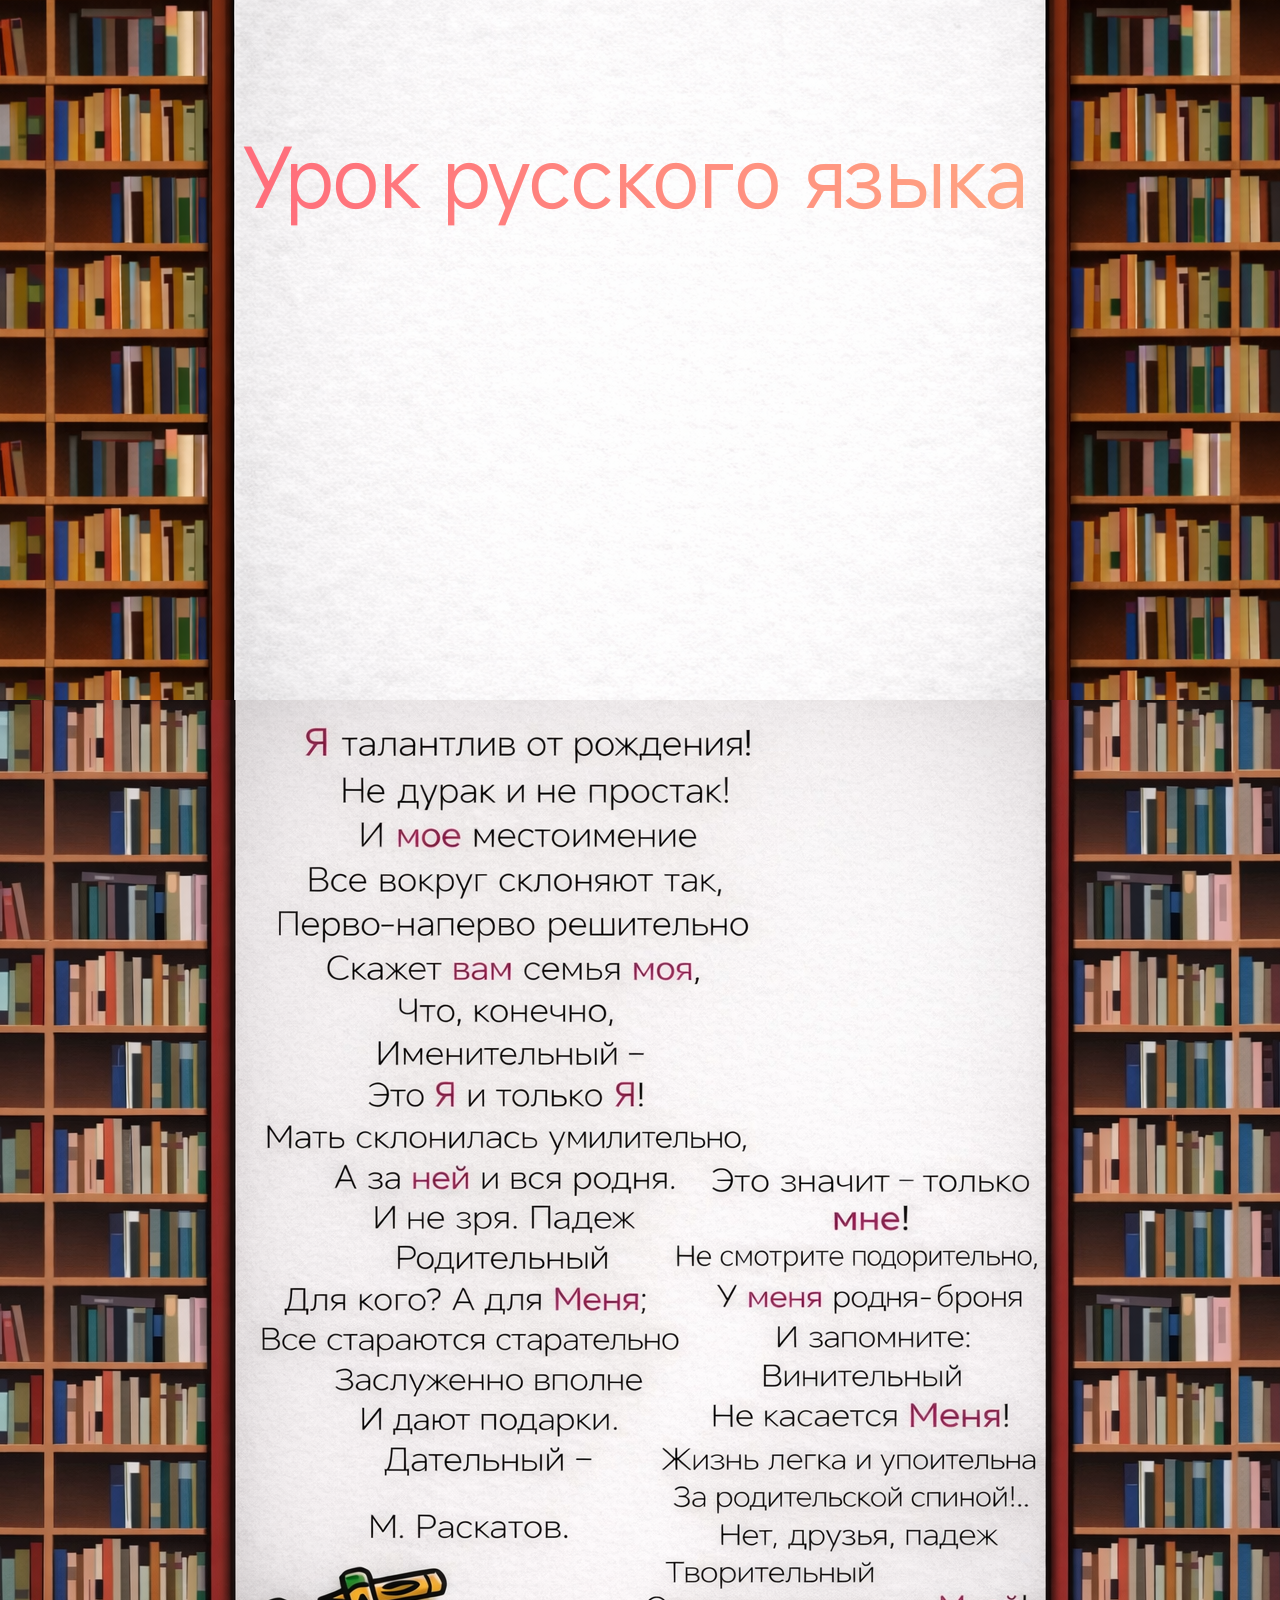
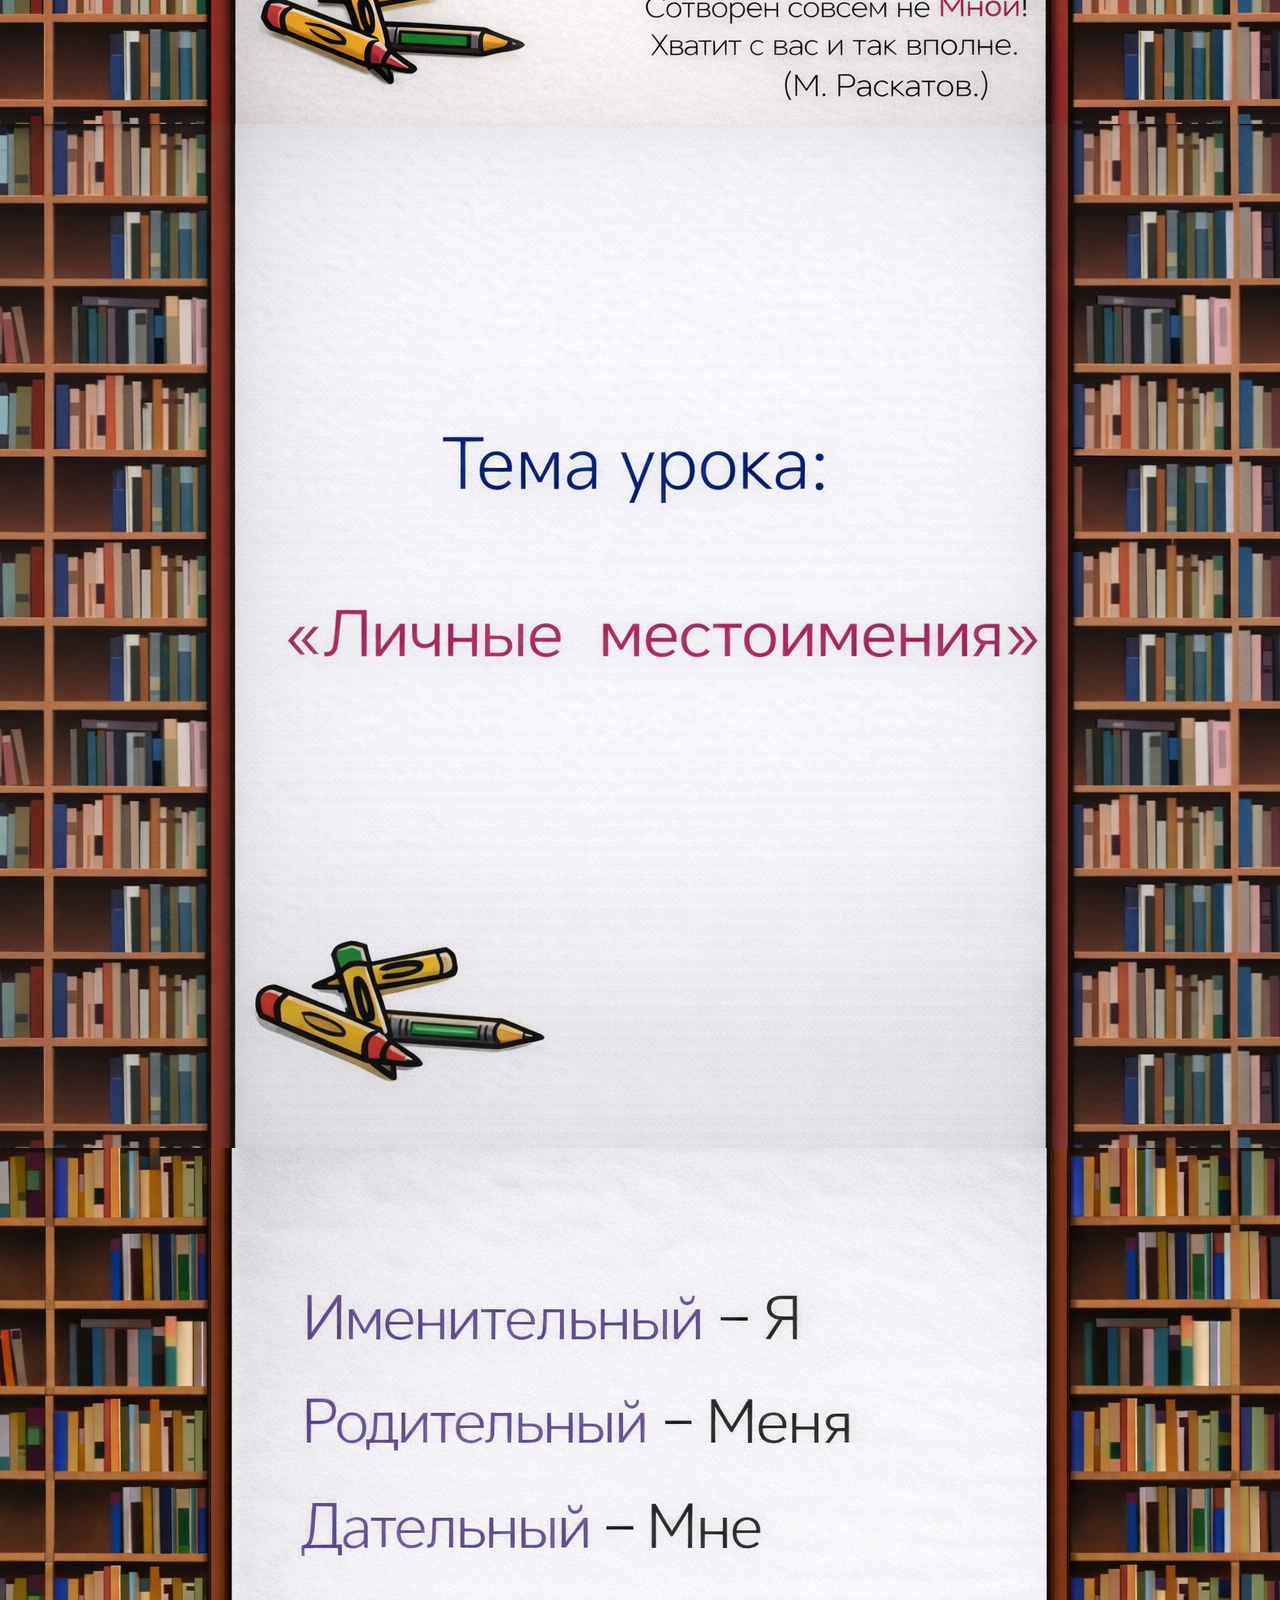
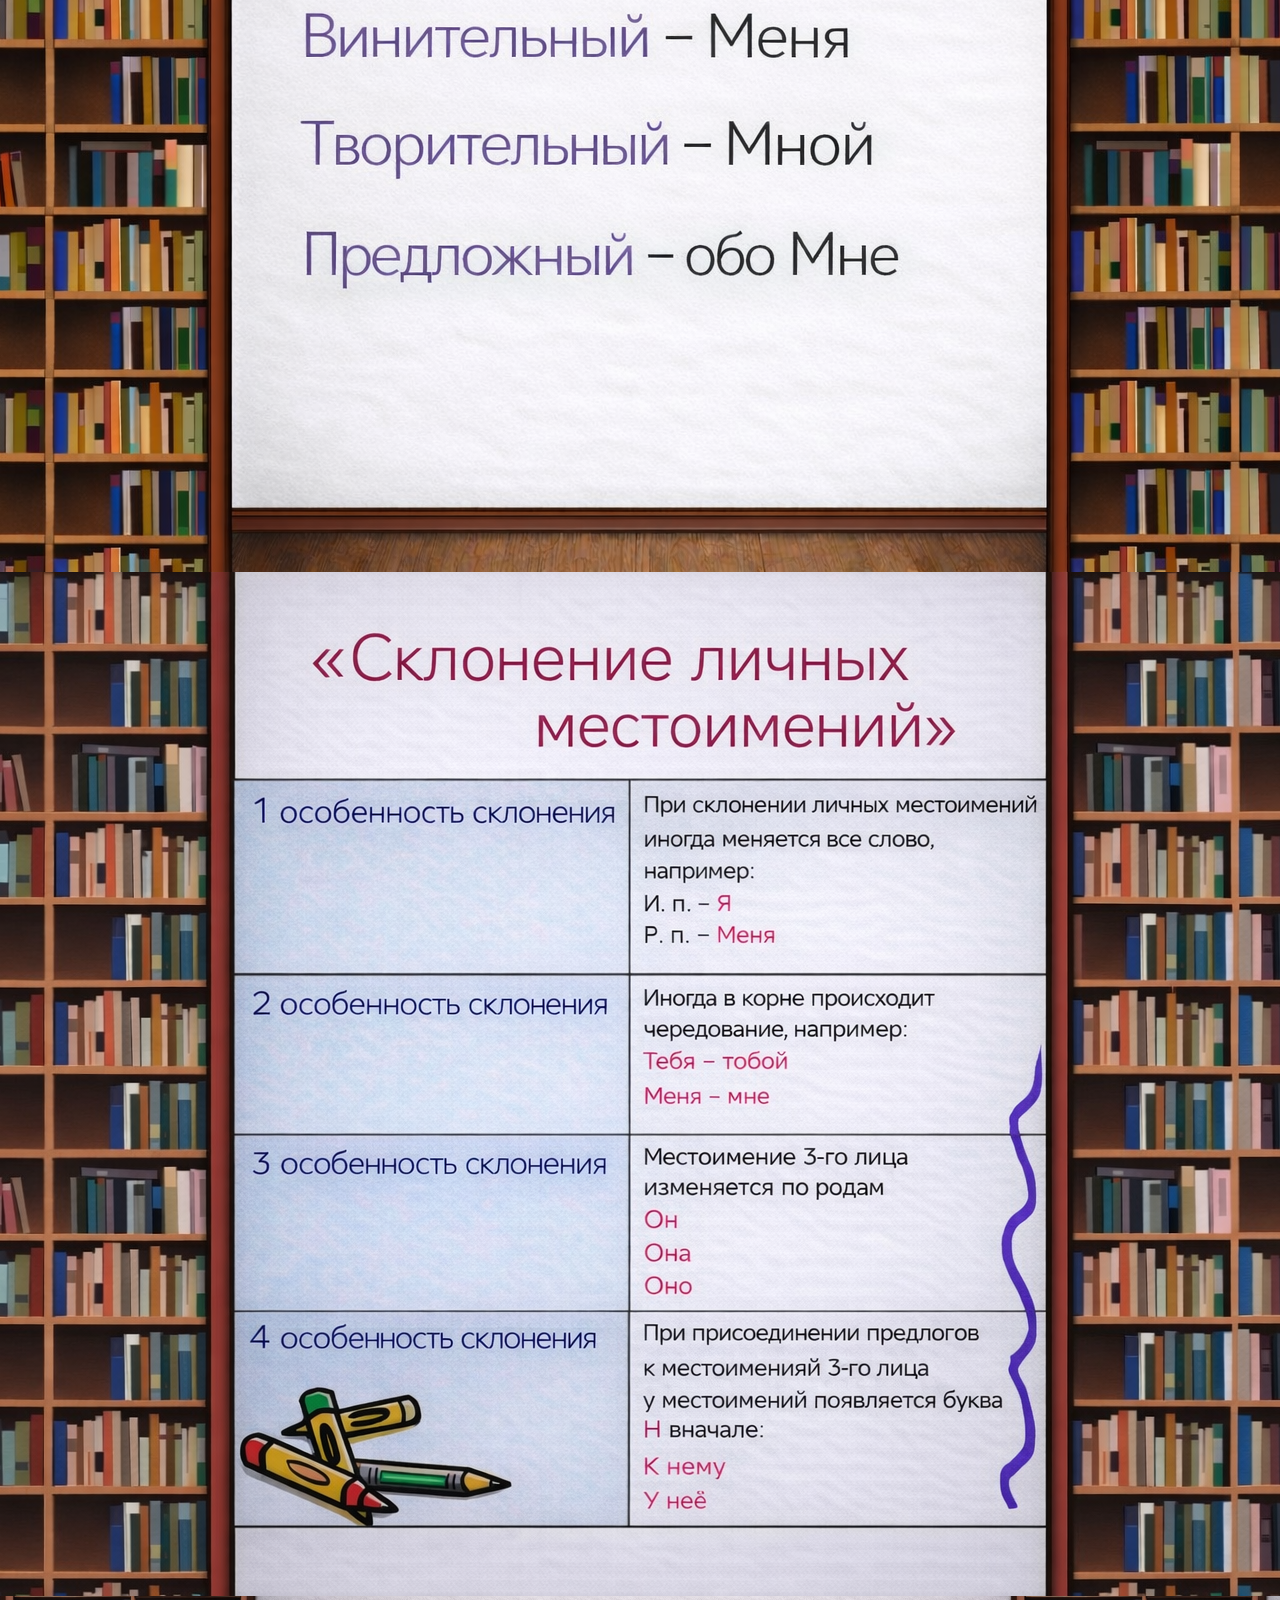
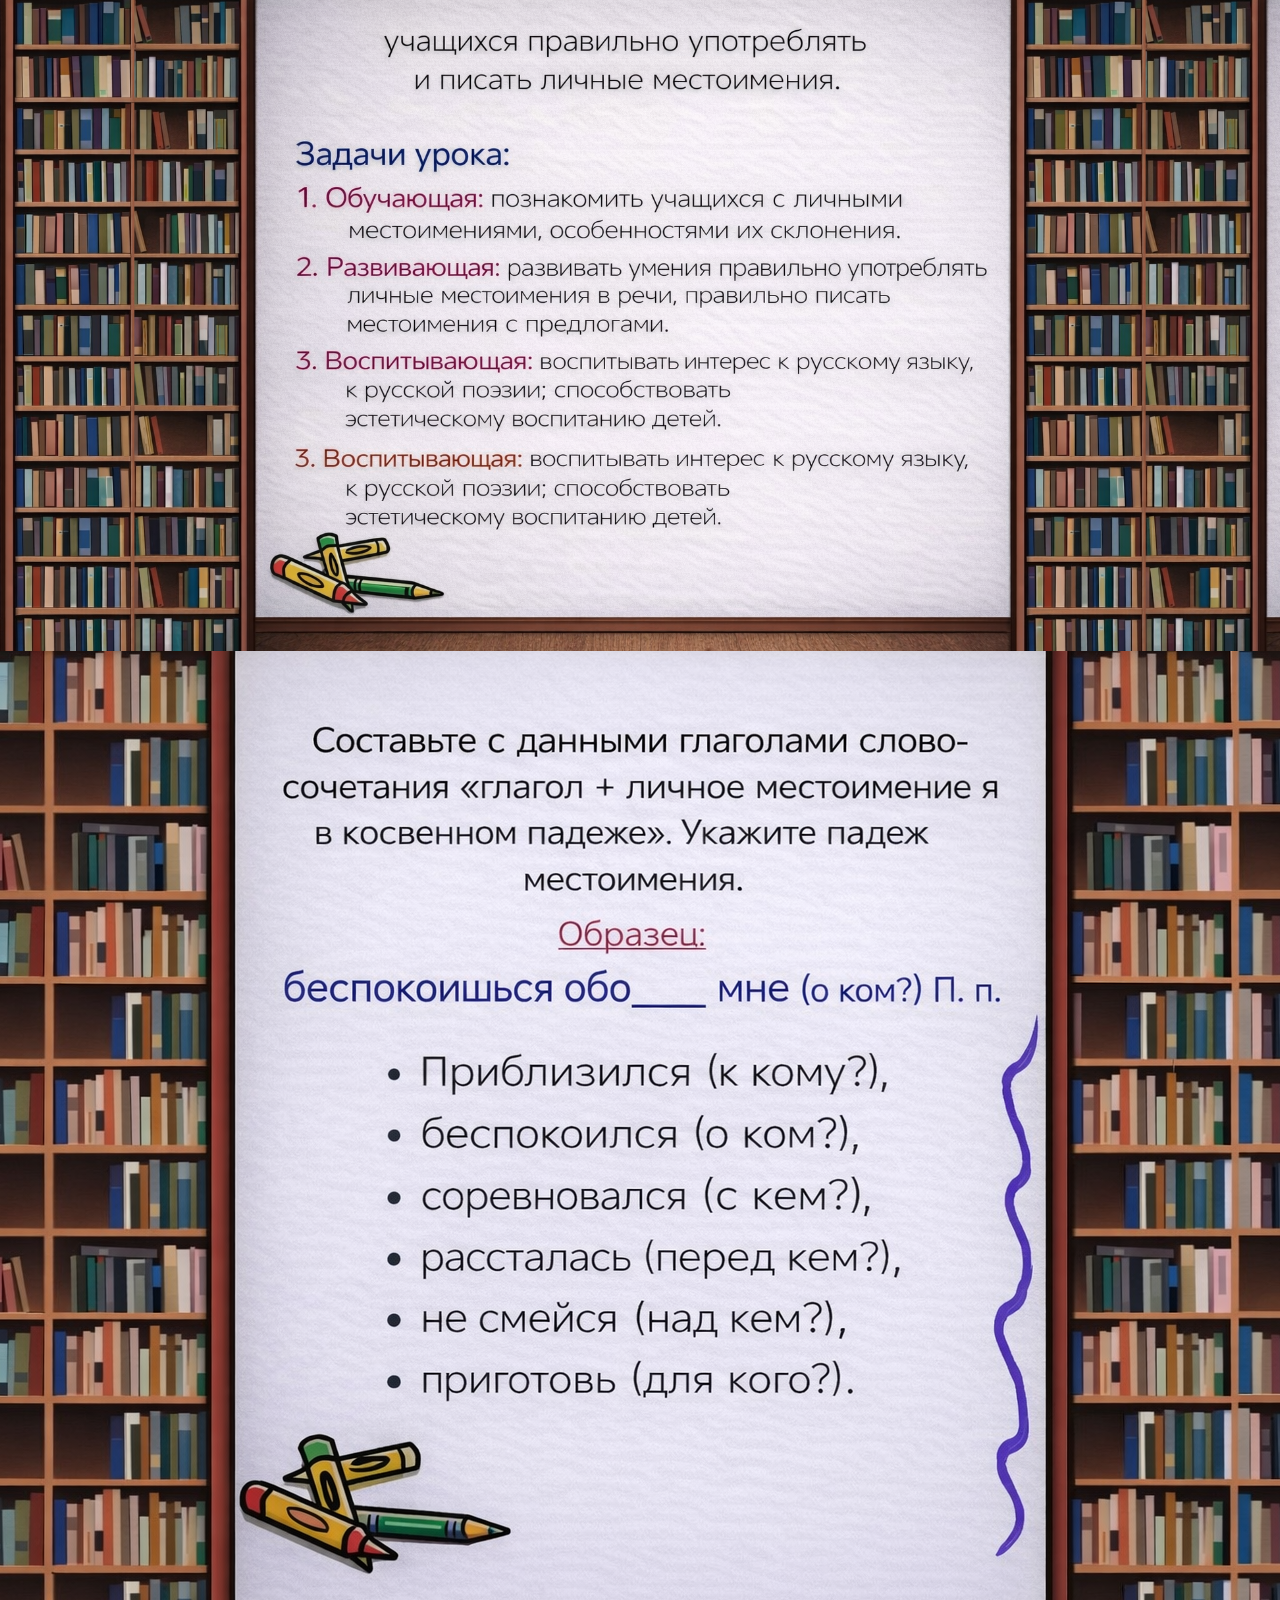
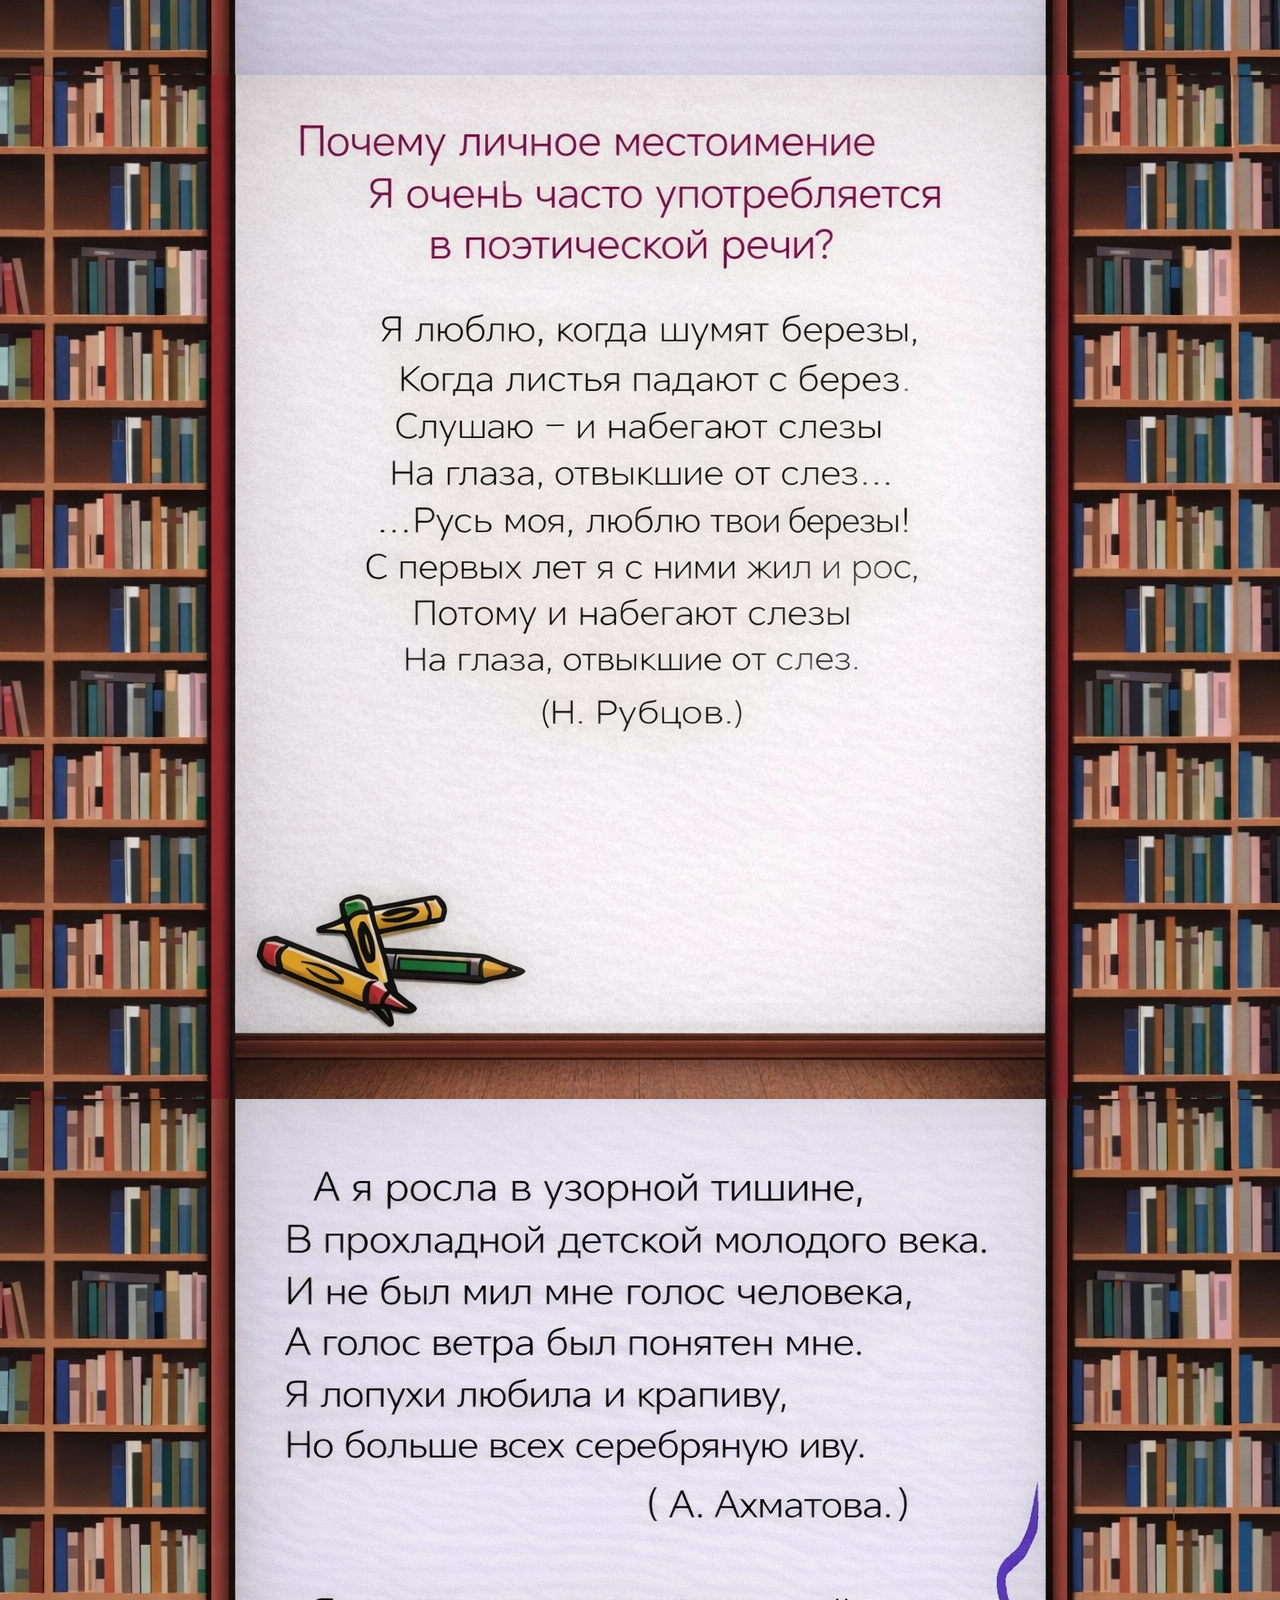
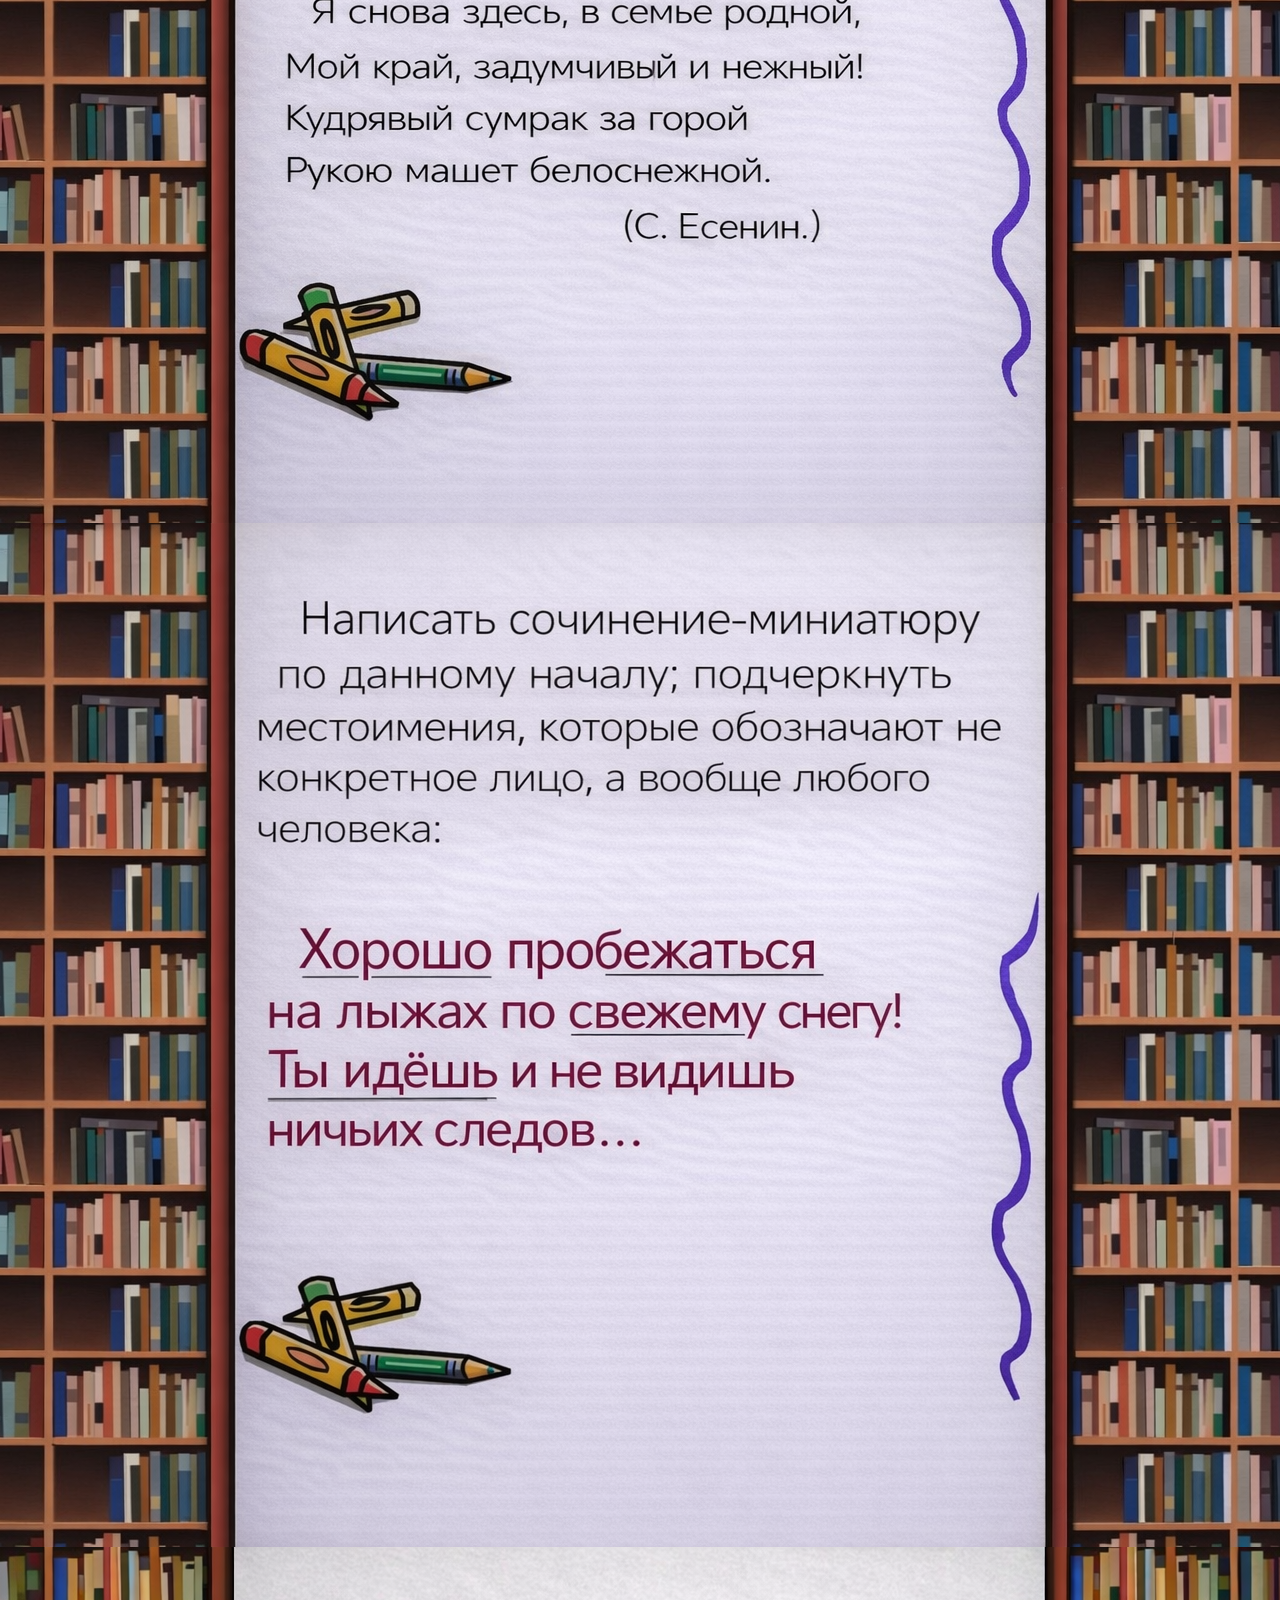
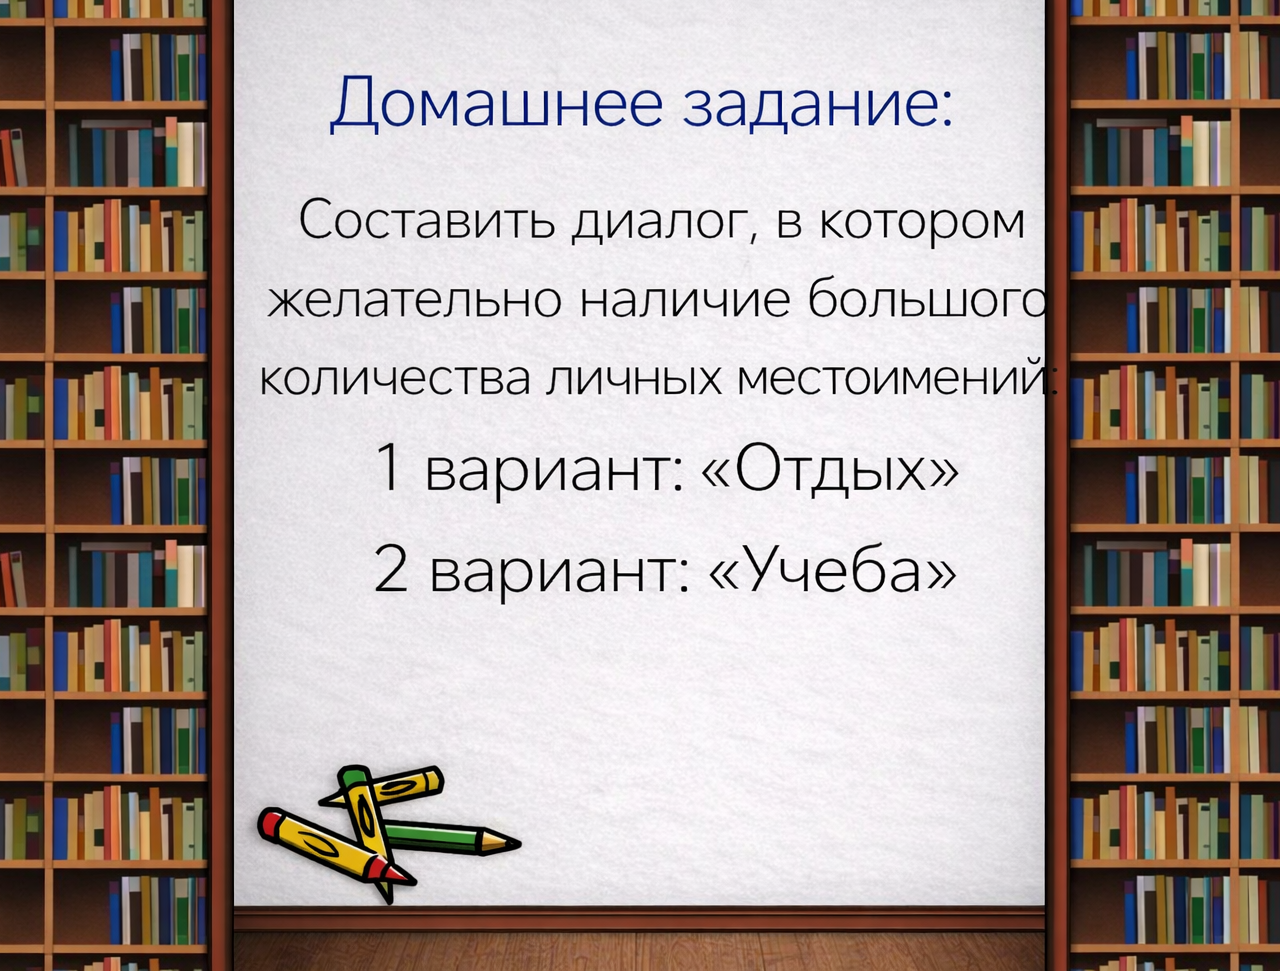
==== index.html @ 2361e13b "Update and rename ggghfgf.html to index.html" ====
<!DOCTYPE html>
<html lang="en">
<head>
    <meta charset="UTF-8">
    <meta name="viewport" content="width=device-width, initial-scale=1.0">
    <link rel="stylesheet" href="ytryutru.css">
    <title>Document</title>
</head>
<body>
    <!-- <div class="cont">
        <div class="b1">
            <h1>Урок</h1>
            <h1>Русского языка</h1>
        </div>
        <div class="b2">
            <p class="p_column"><span>Я</span> талантлив от рождения!  <br>
                Не дурак и не простак! <br>
                И <span>мое</span> местоимение <br>
                Все вокруг склоняют так, <br>
                Перво-наперво решительно <br>
                Скажет <span>вам</span> семья <span>моя</span>, <br>
                Что, конечно, <br>
                Именительный- <br>
                Это <span>Я</span> и только <span>Я</span>! <br>
                Мать склонилась умилительно, <br>
                А за <span>ней</span> и вся родня.<br>
                И не зря. Падеж <br>
                Родительный <br>
                Для кого? А для <span>Меня</span>; <br>
                Все стараются старательно <br>
                Заслуженно вполне <br>
                И дают подарки. <br>
                Дательный <br>
                М. Раскатов. <br>
            </p>
            <p class="p_column">
                Это значит-только <br>
                <span>мне</span>! <br>
Не смотрите подорительно, <br>
У <span>меня</span> родня- броня <br>
И запомните: <br>
Винительный <br>
Не касается <span>Меня</span>! <br>
Жизнь легка и упоительна <br>
За родительской спиной!.. <br>
Нет, друзья, падеж <br>
Творительный <br>
Сотворен совсем не <span>Мной</span>! <br>
Ждете, видимо <br>
Предложного? <br>
Новых данных обо <span>мне</span> ? <br>
Не просите невозможного, <br>
Хватит с<span>вас</span>  и так вполне. <br>
            </p>
        </div>
        
    </div> -->
    <div class="b1"></div>
    <div class="b2"></div>
    <div class="b3"></div>
     <div class="b4"></div>
      <div class="b5"></div>
       <div class="b6"></div>
        <div class="b7"></div>
         <div class="b8"></div>
          <div class="b9"></div>
           <div class="b10"></div>
            <div class="b11"></div>
             <div class="b12"></div>
</body>
</html>
---- ytryutru.css ----
*{
    margin: 0;
    padding: 0;
    box-sizing: border-box;
}
/* body{
    background-image: url(pres/0.png);
    background-position: center;
    background-repeat: repeat-y;
}
.cont{
    width: 712px;
    margin: 0 auto;
}
.b1{
    padding-top: 120px;
    text-align: center;
    font-size: 55px;
    height: 680px;
}
span{
    color: crimson;
}
.p_column{
    font-size: 24px;
}
.b2{
    display: flex;
} */
 .b1{
    background-image: url(pres/67.png);
    background-position: center;
    height: 700px;
 }
 .b2{
     background-image: url(pres/1.png);
    background-position: center;
    height: 1024px;
 }
.b3{
    background-image: url(pres/2.png);
    background-position: center;
    height: 1024px;
}
.b4{
     background-image: url(pres/69.png);
    background-position: center;
    height: 1024px;
}
.b5{
     background-image: url(pres/4.png);
    background-position: center;
    height: 1024px;
}
.b6{
     background-image: url(pres/5.png);
    background-size: 79%;
    background-position: center top;
    height: 655px;
}
.b7{
     background-image: url(pres/6.png);
    background-position: center;
    height: 1024px;
}
.b8{
     background-image: url(pres/7.png);
    background-position: center;
    height: 1024px;
}
.b9{
     background-image: url(pres/8.png);
    background-position: center;
    height: 1024px;
}
.b10{
     background-image: url(pres/9.png);
    background-position: center;
    height: 1024px;
}
.b11{
     background-image: url(pres/10.png);
    background-position: center;
    height: 1024px;
}
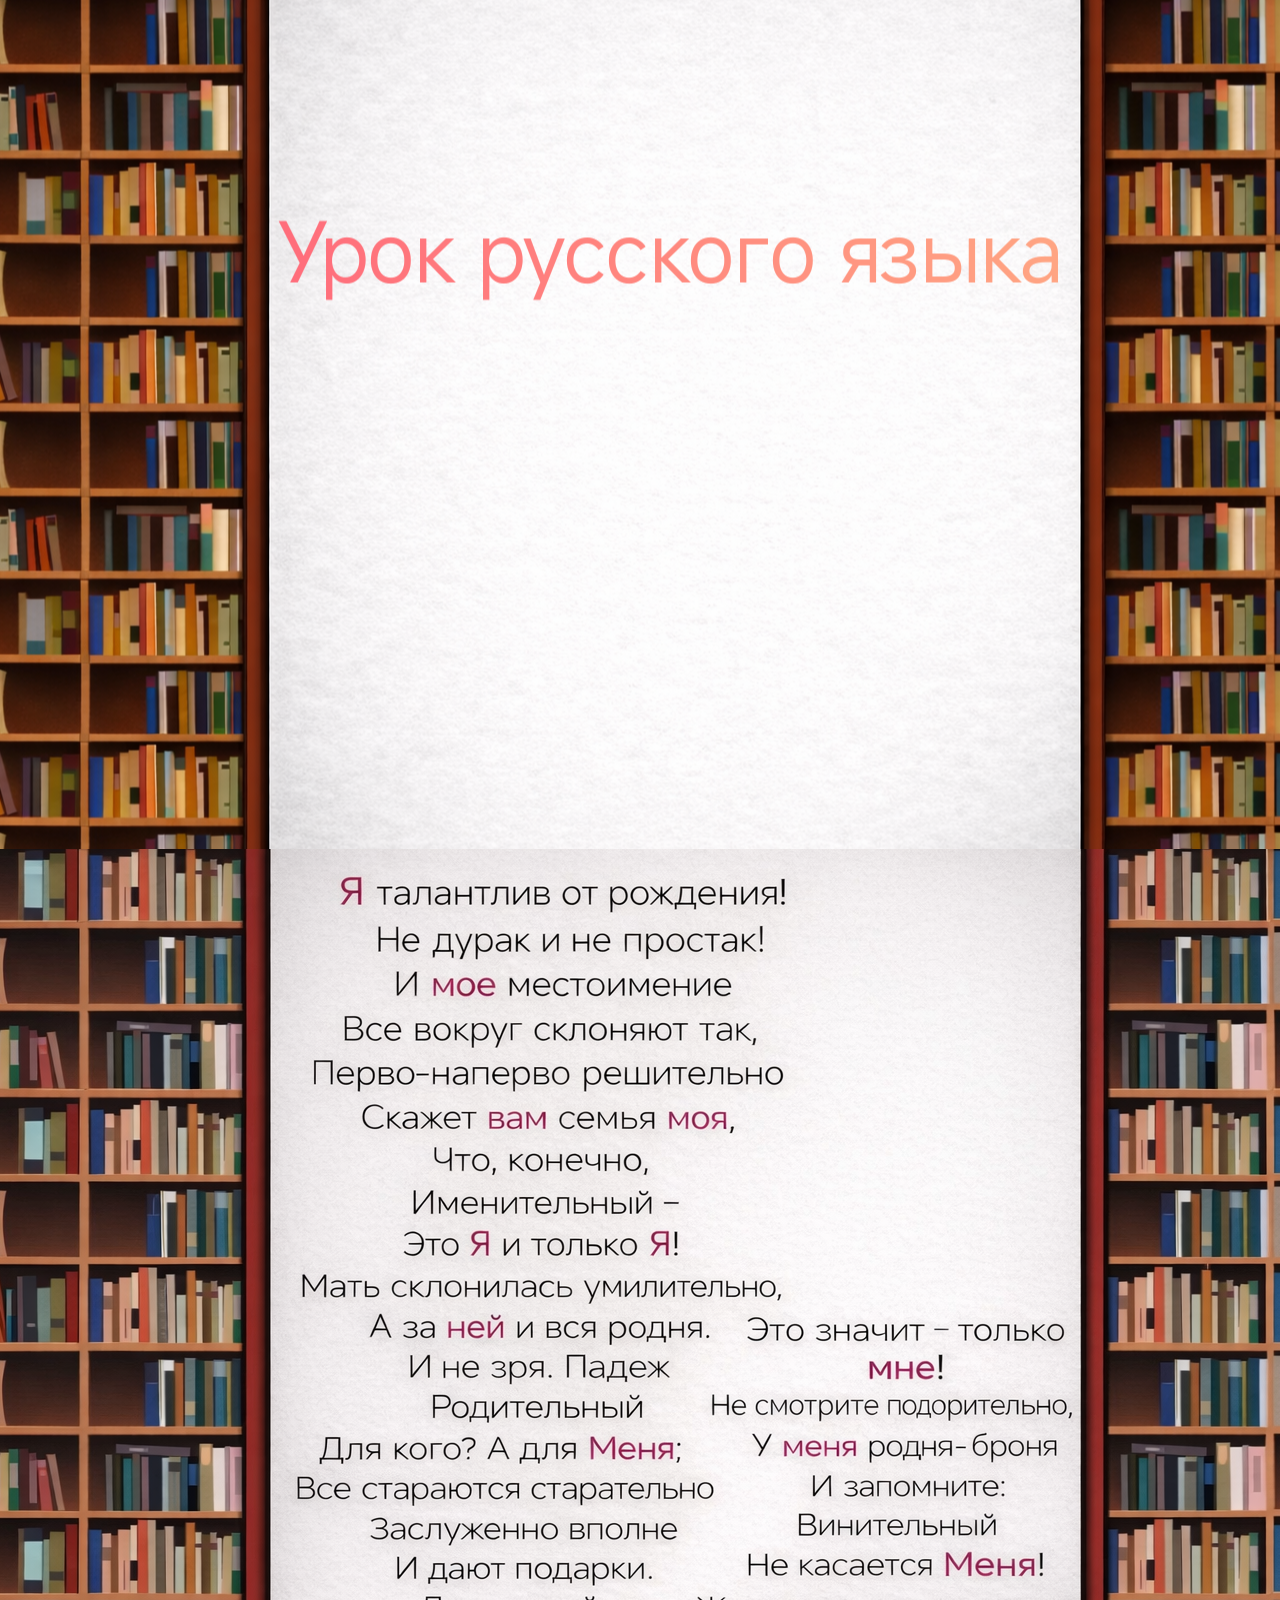
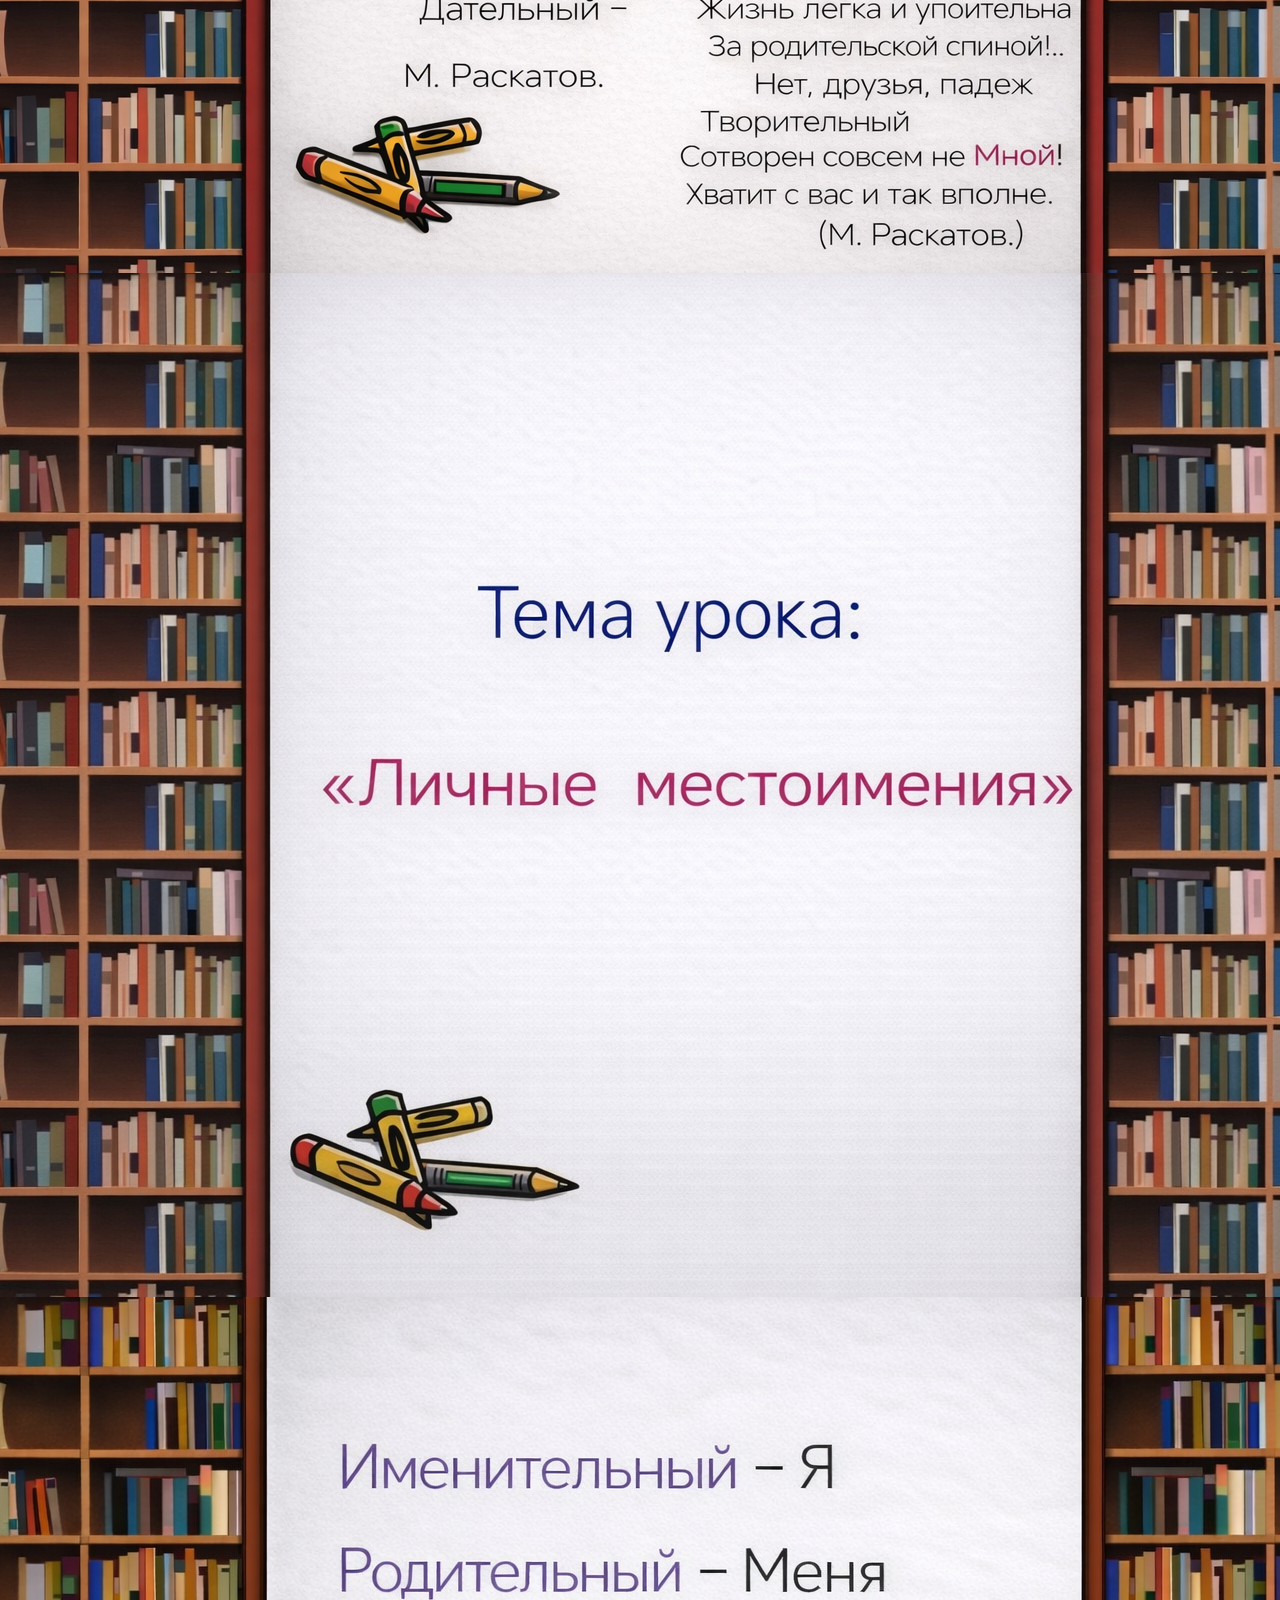
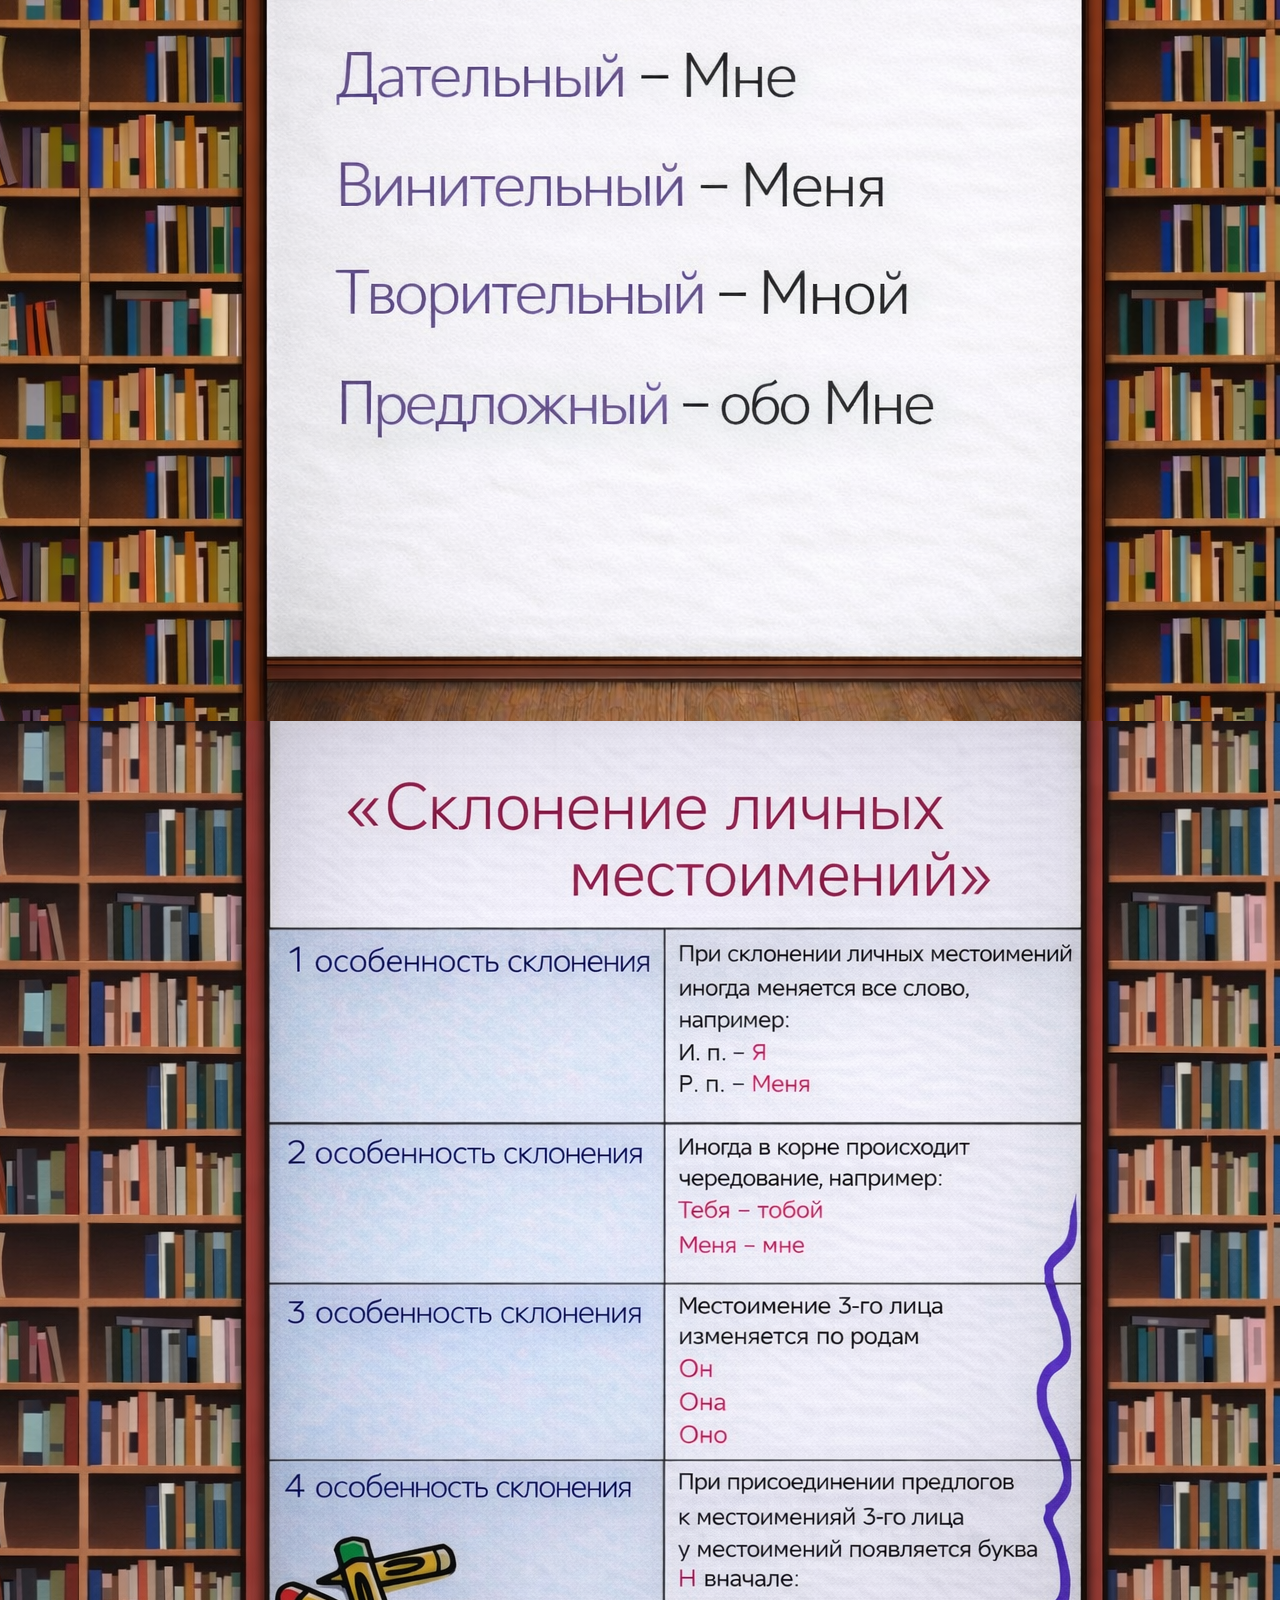
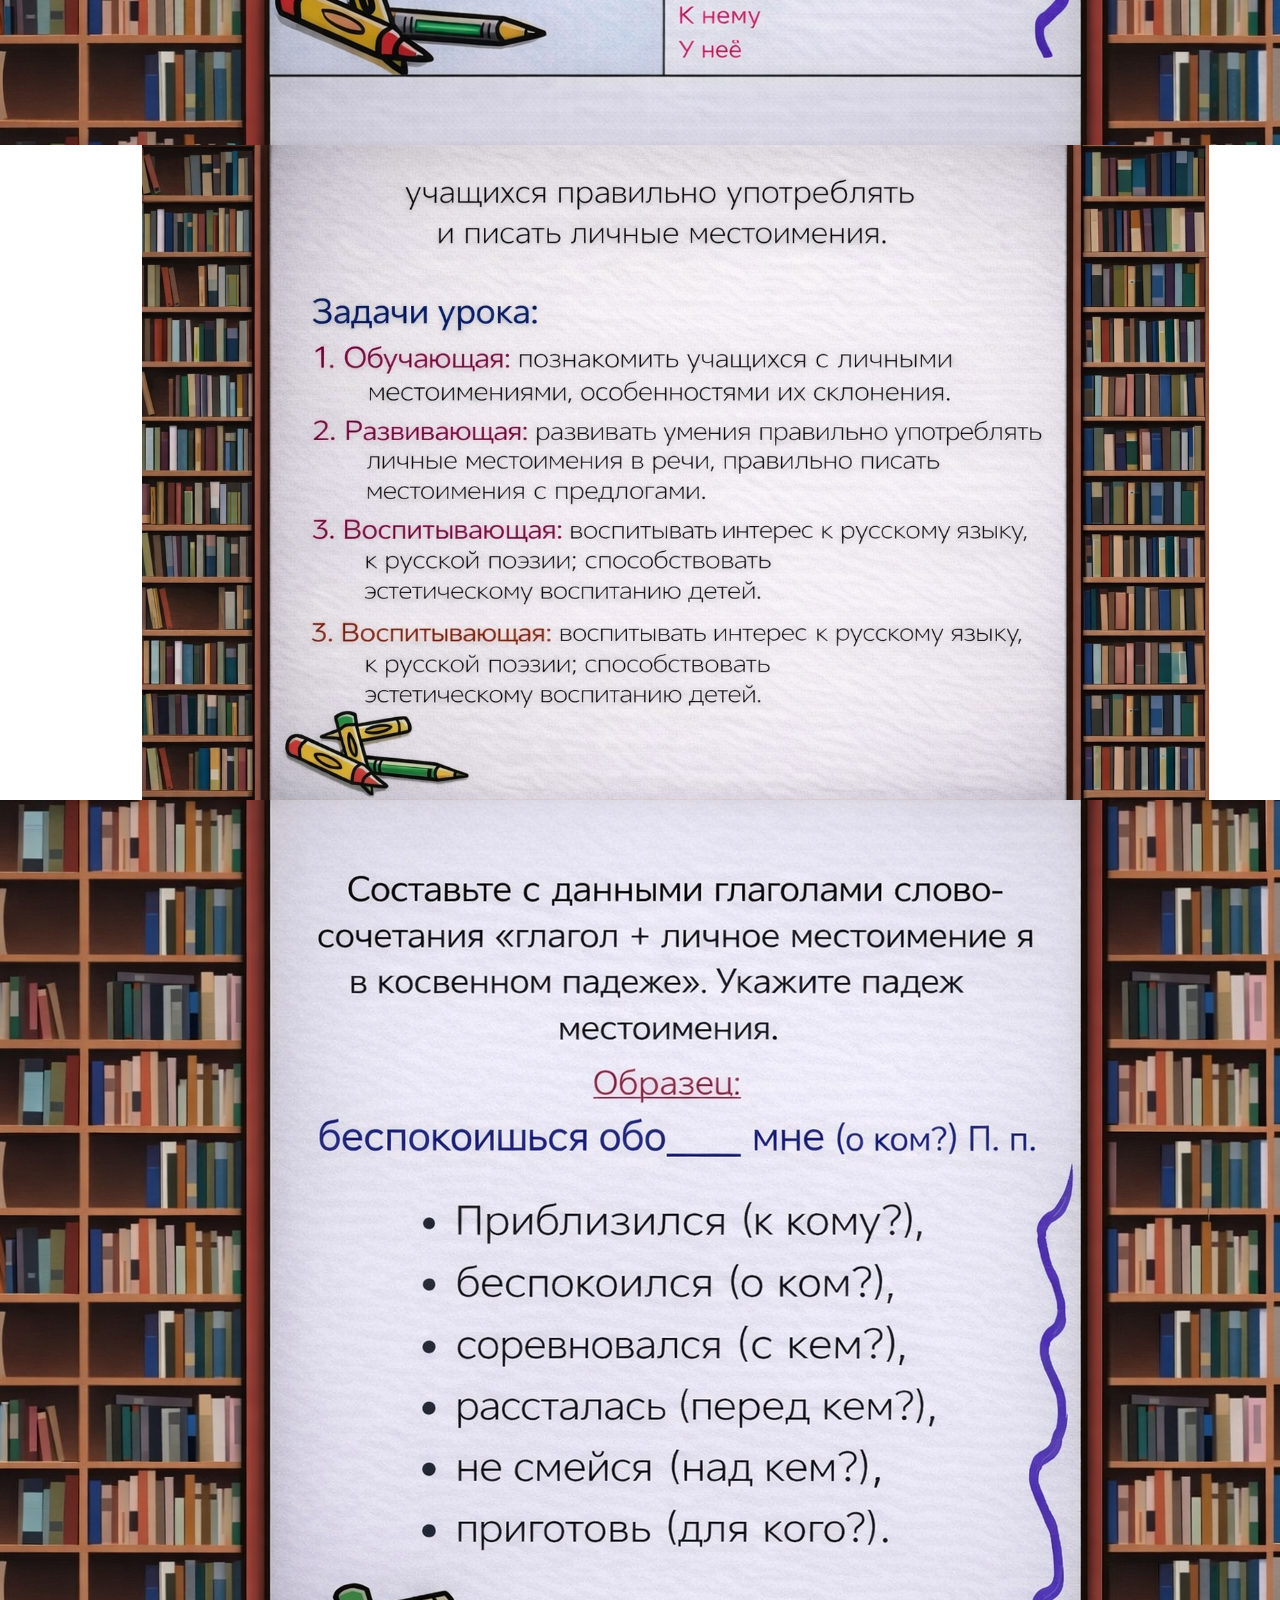
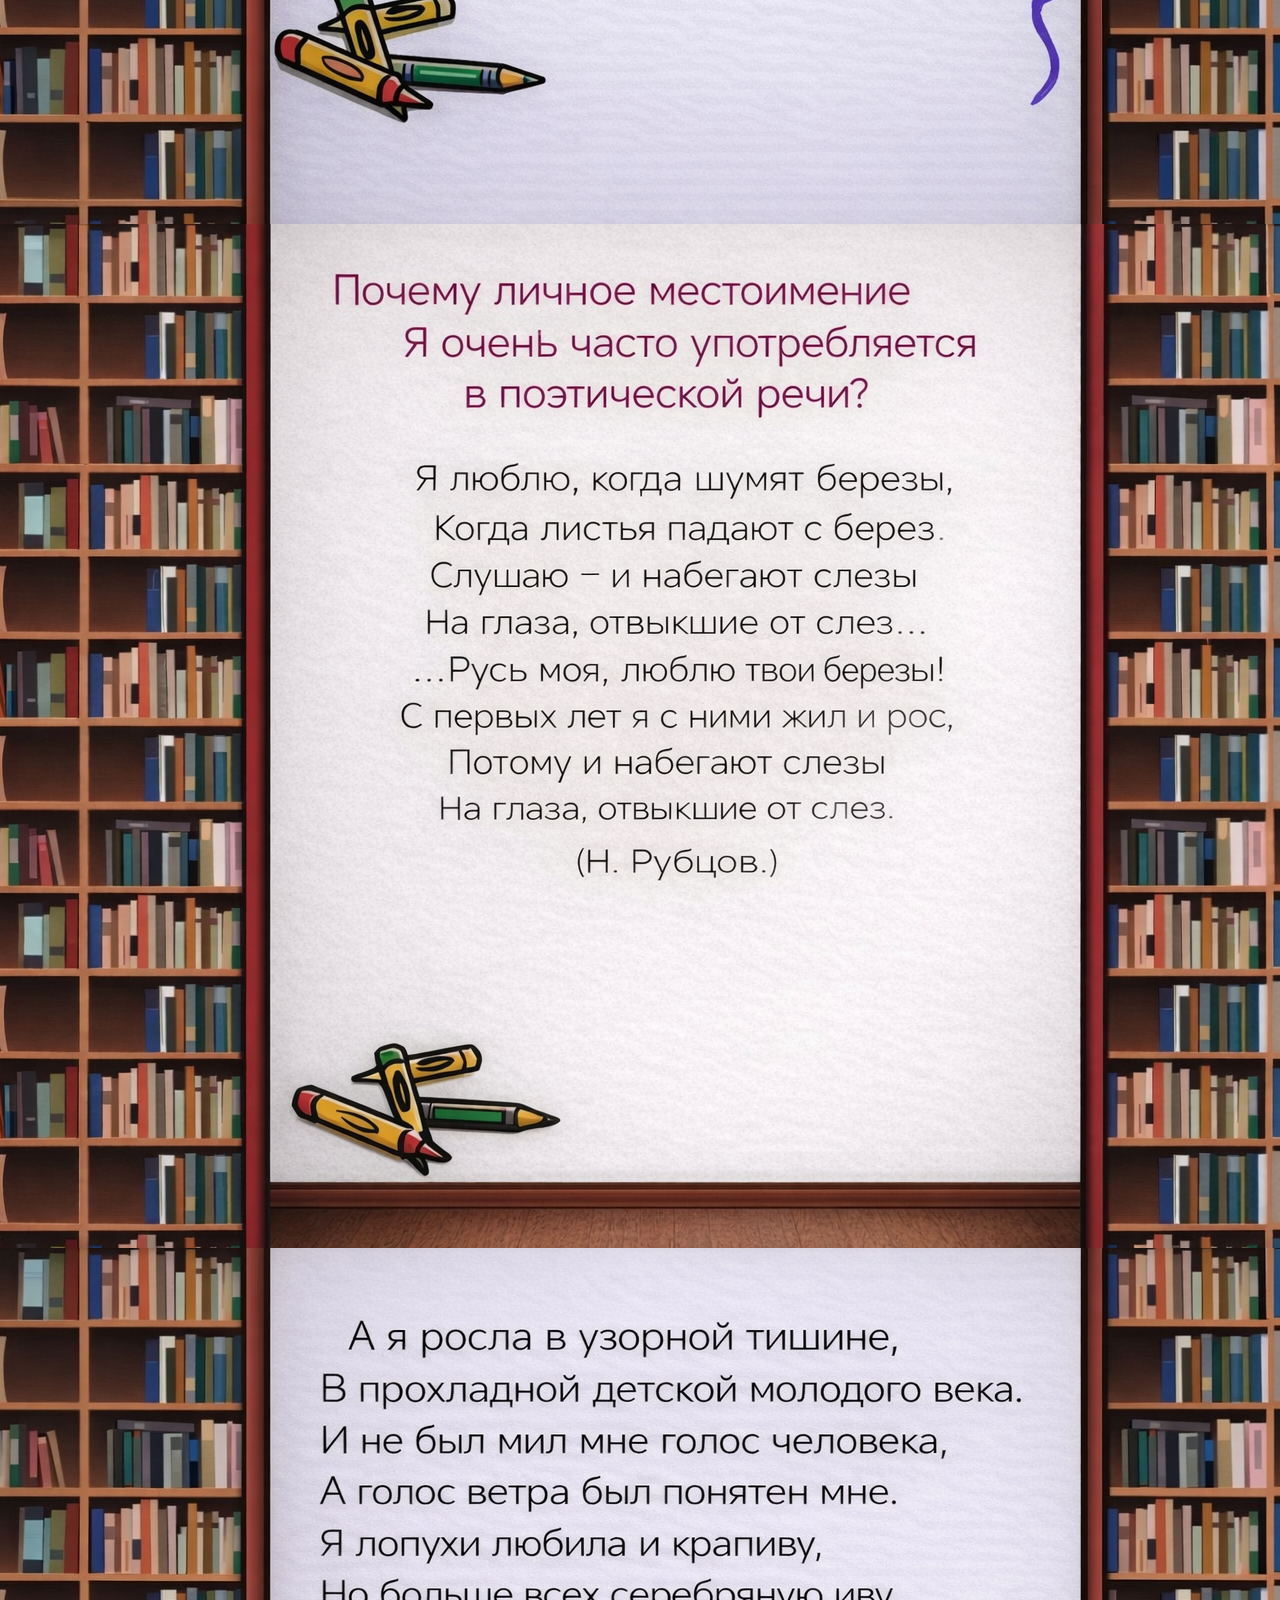
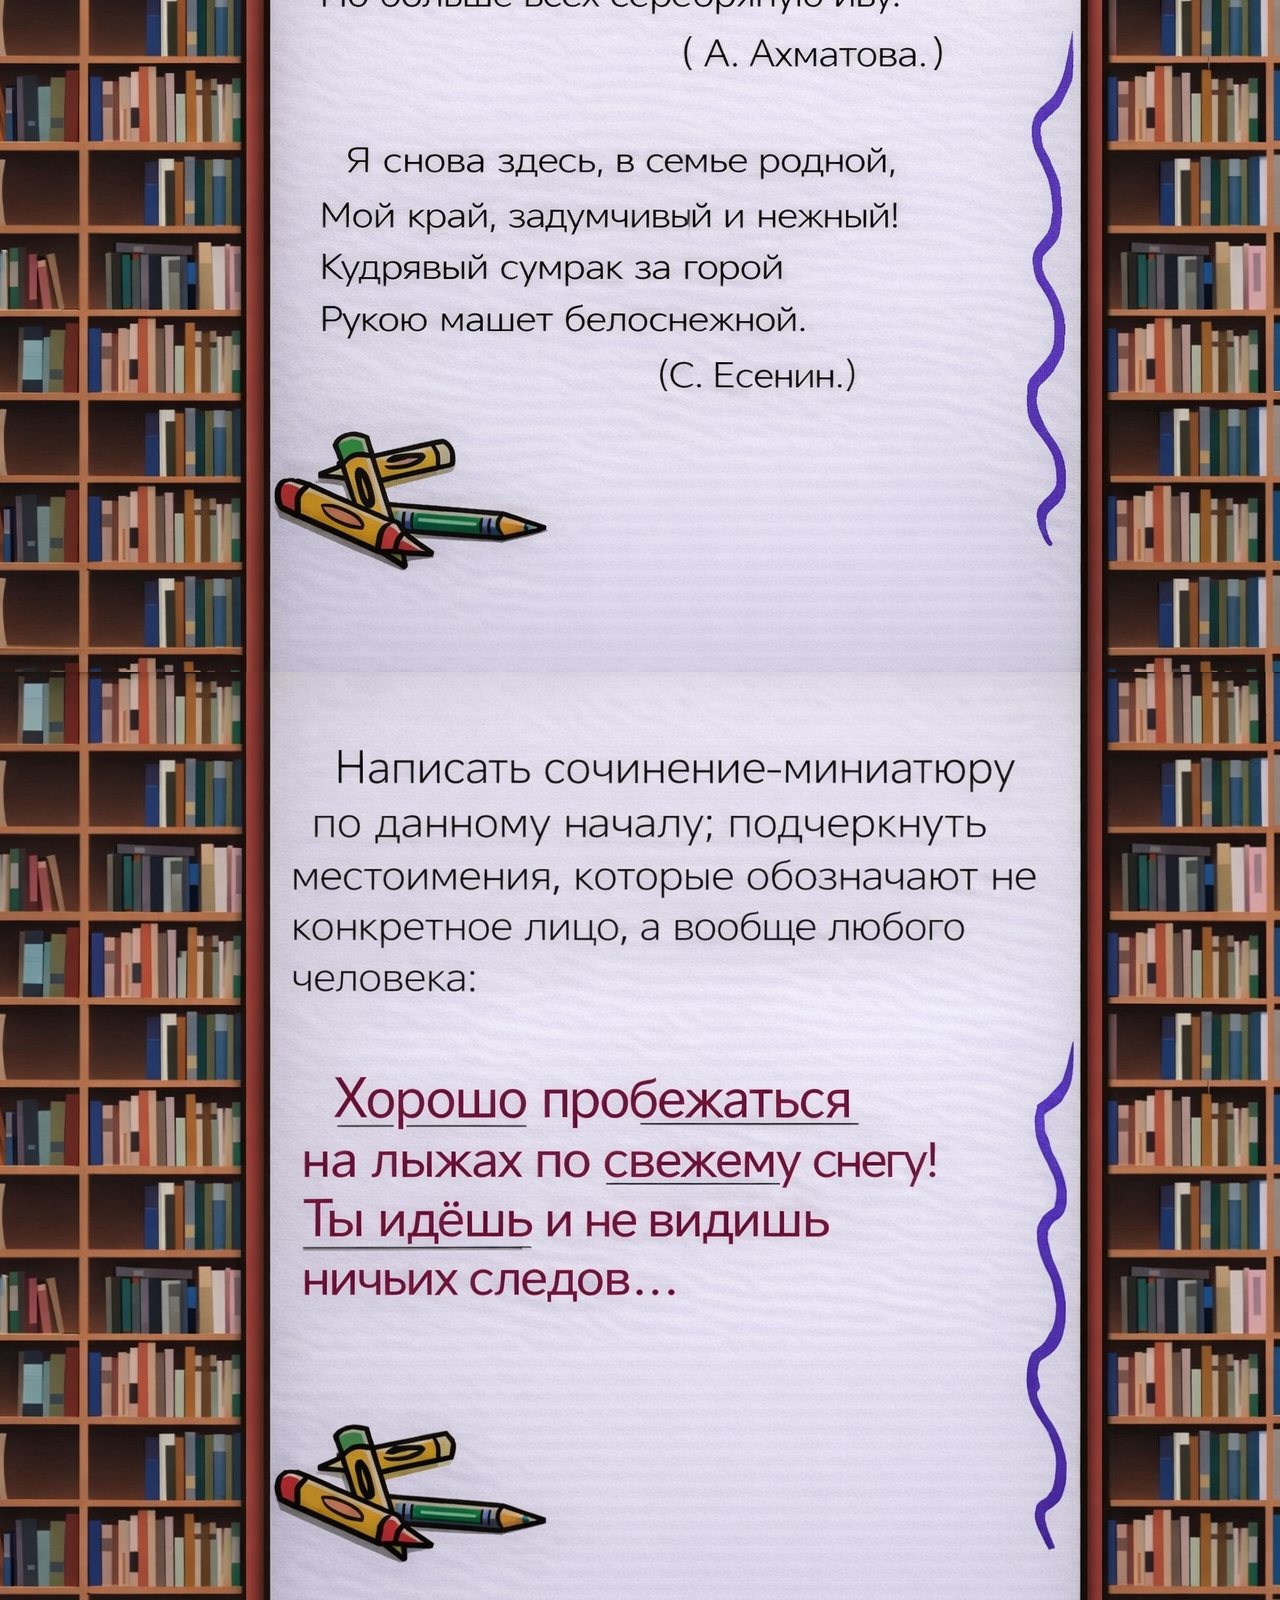
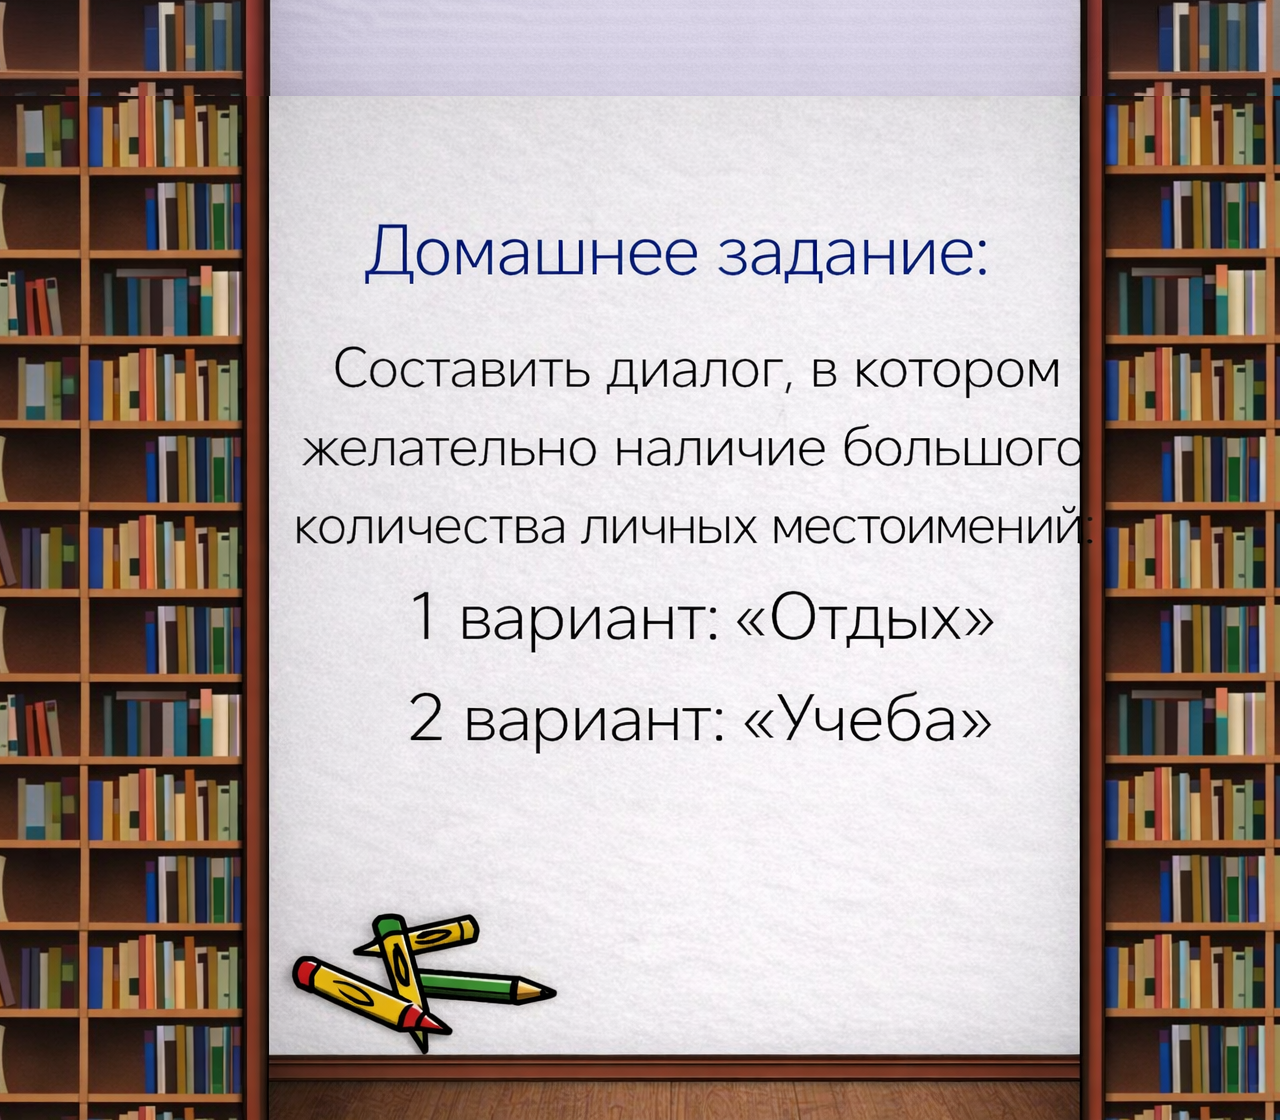
==== commit 2b0f0ecc: "Update index.html" ====
--- a/index.html
+++ b/index.html
@@ -2,7 +2,7 @@
 <html lang="en">
 <head>
     <meta charset="UTF-8">
-    <meta name="viewport" content="width=device-width, initial-scale=1.0">
+    <meta name="viewport" content="width=device-width, initial-scale=1.0, maximum-scale=1.0">
     <link rel="stylesheet" href="ytryutru.css">
     <title>Document</title>
 </head>
@@ -69,3 +69,4 @@
              <div class="b12"></div>
 </body>
 </html>
+
--- a/ytryutru.css
+++ b/ytryutru.css
@@ -1,86 +1,78 @@
+html{
+    min-width: 1350px;
+}
 *{
     margin: 0;
     padding: 0;
     box-sizing: border-box;
 }
-/* body{
-    background-image: url(pres/0.png);
-    background-position: center;
-    background-repeat: repeat-y;
+body{
+    min-width: 1024px;
 }
-.cont{
-    width: 712px;
-    margin: 0 auto;
-}
-.b1{
-    padding-top: 120px;
-    text-align: center;
-    font-size: 55px;
-    height: 680px;
-}
-span{
-    color: crimson;
-}
-.p_column{
-    font-size: 24px;
-}
-.b2{
-    display: flex;
-} */
  .b1{
     background-image: url(pres/67.png);
     background-position: center;
-    height: 700px;
+    height: 849px;
+    background-repeat: no-repeat;
  }
  .b2{
      background-image: url(pres/1.png);
     background-position: center;
     height: 1024px;
+    background-repeat: no-repeat;
  }
 .b3{
     background-image: url(pres/2.png);
     background-position: center;
     height: 1024px;
+    background-repeat: no-repeat;
 }
 .b4{
      background-image: url(pres/69.png);
     background-position: center;
     height: 1024px;
+    background-repeat: no-repeat;
 }
 .b5{
      background-image: url(pres/4.png);
     background-position: center;
     height: 1024px;
+    background-repeat: no-repeat;
 }
 .b6{
      background-image: url(pres/5.png);
     background-size: 79%;
     background-position: center top;
     height: 655px;
+    background-repeat: no-repeat;
 }
 .b7{
      background-image: url(pres/6.png);
     background-position: center;
     height: 1024px;
+    background-repeat: no-repeat;
 }
 .b8{
      background-image: url(pres/7.png);
     background-position: center;
     height: 1024px;
+    background-repeat: no-repeat;
 }
 .b9{
      background-image: url(pres/8.png);
     background-position: center;
     height: 1024px;
+    background-repeat: no-repeat;
 }
 .b10{
      background-image: url(pres/9.png);
     background-position: center;
     height: 1024px;
+    background-repeat: no-repeat;
 }
 .b11{
      background-image: url(pres/10.png);
     background-position: center;
     height: 1024px;
+    background-repeat: no-repeat;
 }
-
